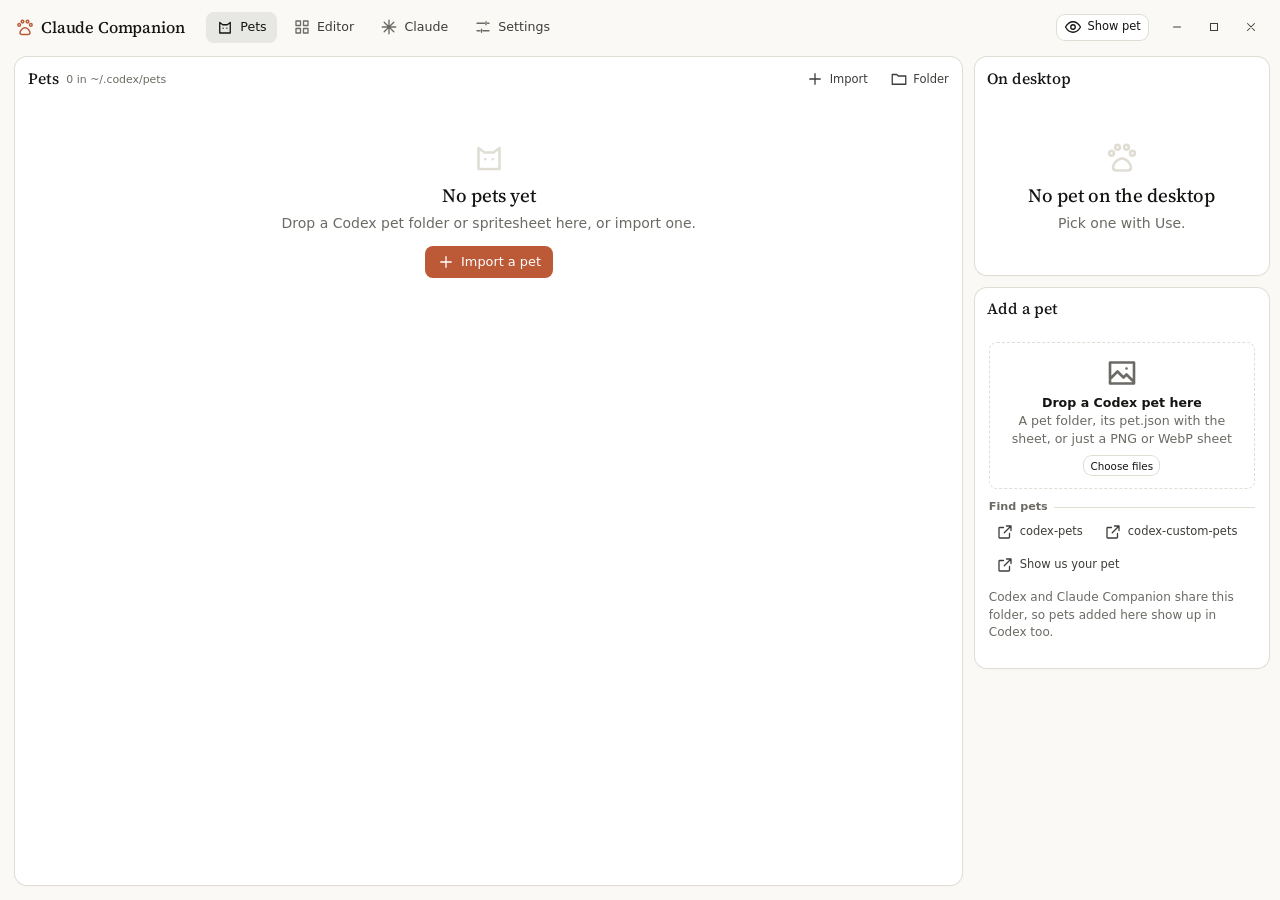
==== ui/index.html @ 27b71c6c "Prepare the first release - Claude and Claude Dark themes, styled like the Claude desktop app, are t" ====
<!doctype html>
<html lang="en">
<head>
  <meta charset="utf-8">
  <meta name="viewport" content="width=device-width, initial-scale=1">
  <title>Claude Companion</title>
  <meta name="color-scheme" content="light dark">
  <link rel="preconnect" href="https://fonts.googleapis.com">
  <link rel="preconnect" href="https://fonts.gstatic.com" crossorigin>
  <link rel="stylesheet" href="https://fonts.googleapis.com/css2?family=Doto:wght@600..900&family=Source+Serif+4:opsz,wght@8..60,400..600&family=Space+Grotesk:wght@400..700&family=Space+Mono:wght@400;700&display=swap">
  <link rel="stylesheet" href="css/pocket.css">
  <link rel="stylesheet" href="css/app.css">
  <link rel="stylesheet" href="css/standard.css">
  <link rel="stylesheet" href="css/claude.css">
</head>
<body>
  <div class="app" id="app">
    <header class="mtop" id="top"></header>
    <main class="view" id="view"></main>
  </div>
  <script src="js/ui.js"></script>
  <script src="js/themes.js"></script>
  <script src="js/sprite.js"></script>
  <script src="js/editor.js"></script>
  <script src="js/app.js"></script>
</body>
</html>
---- ui/css/pocket.css ----
/* Claude Companion — the Pocket design from Collegiapp (its ui/css/pocket.css and lab.js palettes P9 Cream /
   P11 Night), trimmed to what this app uses. Readability first: Space Grotesk in sentence case on solid
   surfaces; the retro lives in LCD inlays (.display), B8 keys, F3 label bands and 9×9 pixel icons.
   Section order: tokens · base · icons · keys · program keys · modules · LCD · chips and fields · overlays. */

:root {
  color-scheme: light;
  --desk-c: #e6e2d8; --bg: #e6e2d8; --bg2: #fbf9f4;
  --surface: #f6f3ec; --surface-2: #ebe7dd; --line: #d3ccbd;
  --text: #1b1915; --text-2: #4a453c; --text-3: #6a645a;
  --accent: #ff5b1f; --on-accent: #1b1915; --acc2: #2f6fde;
  --warn: #9a5b00; --bad: #c8341b; --ok: #2e7d32; --on-bad: #fff;
  --chrome-bg: #2a2722; --chrome-fg: #f6f3ec;
  --disp-bg: #b1bd93; --disp-fg: #1f2a17; --disp-hot: #e9b45a; --disp-bad: #ee8f6e;
  --accent-soft: color-mix(in srgb, var(--accent) 16%, transparent);
  --warn-ink: color-mix(in srgb, var(--warn) 75%, var(--text));
  --radius: 14px; --btn-r: 10px;
  --font-ui: "Space Grotesk", -apple-system, BlinkMacSystemFont, "Segoe UI Variable Text", "Segoe UI", system-ui, sans-serif;
  --font-mono: "Space Mono", ui-monospace, "SF Mono", Menlo, "Cascadia Mono", Consolas, monospace;
  --font-num: "Doto", ui-monospace, "SF Mono", Menlo, "Cascadia Mono", Consolas, monospace;
  --num-scale: .74;
  --m: 0; /* Pocket ships with motion off (M0); every transition scales with it */
  --card-shadow: 0 0 0 1px var(--line), 0 2px 0 var(--line), 0 10px 24px rgba(40, 30, 10, .07);
  --drop: 0 24px 60px rgba(30, 22, 8, .28), 0 0 0 1px var(--line);
  --scrim: rgba(28, 22, 12, .34);
  --check-a: #e9e5dc; --check-b: #f6f3ec;
}
:root[data-scheme="dark"] {
  color-scheme: dark;
  --desk-c: #141311; --bg: #1a1917; --bg2: #2a2926;
  --surface: #262522; --surface-2: #302e2a; --line: #3f3c36;
  --text: #f4efe5; --text-2: #d0c9ba; --text-3: #a39c8d;
  --accent: #ff6a2b; --on-accent: #1b1915; --acc2: #7aa5ff;
  --warn: #f0b54a; --bad: #ff7a5c; --ok: #62c470; --on-bad: #1b1915;
  --chrome-bg: #0f0e0d; --chrome-fg: #ece6da;
  --disp-bg: #45b3a1; --disp-fg: #04211c; --disp-hot: #e2b04f; --disp-bad: #ef8b6c;
  --card-shadow: 0 0 0 1px var(--line), 0 2px 0 #0b0a09, 0 10px 24px rgba(0, 0, 0, .3);
  --drop: 0 24px 60px rgba(0, 0, 0, .55), 0 0 0 1px var(--line);
  --scrim: rgba(0, 0, 0, .5);
  --check-a: #2c2b28; --check-b: #353330;
}

/* ───────────── base ───────────── */
* { box-sizing: border-box; }
html, body { margin: 0; height: 100%; }
body {
  font: 15px/1.45 var(--font-ui); color: var(--text-2); -webkit-font-smoothing: antialiased;
  background: radial-gradient(color-mix(in srgb, var(--text) 12%, transparent) 1px, transparent 1.5px) 0 0 / 16px 16px, var(--bg);
  overflow: hidden;
}
h1, h2, h3 { color: var(--text); margin: 0; letter-spacing: -.01em; }
a { color: var(--acc2); }
.dim { color: var(--text-3); }
.hi { color: var(--text); }
:is(input, select, textarea) {
  font: inherit; font-family: var(--font-ui); color: var(--text); background: var(--bg2); caret-color: var(--accent);
  border: 1px solid var(--line); border-radius: 8px; padding: .4em .6em; min-width: 0;
}
:is(input, select, textarea):focus { outline: 2px solid var(--accent); outline-offset: -1px; }
:is(input, textarea)::placeholder { color: var(--text-3); opacity: 1; }
input[type="number"] { width: 5.5em; font-family: var(--font-mono); font-size: .9em; }
input[type="range"] { accent-color: var(--accent); padding: 0; border: 0; background: none; }
input[type="checkbox"] { accent-color: var(--accent); width: 1.05em; height: 1.05em; margin: 0; }
kbd { font: .78em/1 var(--font-mono); border: 1px solid var(--line); border-bottom-width: 2px; border-radius: 4px; padding: .2em .4em; color: var(--text-3); }
code { font: .92em var(--font-mono); background: var(--surface-2); padding: .05em .35em; border-radius: 4px; overflow-wrap: anywhere; }
* { scrollbar-width: thin; scrollbar-color: var(--line) transparent; }
::-webkit-scrollbar { width: 10px; height: 10px; }
::-webkit-scrollbar-thumb { background: var(--line); border-radius: 9px; border: 2px solid transparent; background-clip: padding-box; }
::-webkit-scrollbar-track { background: transparent; }
:is(.btn, .nv, .chip, .ph, .display, .wk, .mtop) { -webkit-user-select: none; user-select: none; }

/* ───────────── pixel icons: 9×9 bitmaps drawn as crisp rects, in whole 9 px steps ───────────── */
.i { width: 18px; height: 18px; flex: none; fill: currentColor; shape-rendering: crispEdges; vertical-align: -.2em; }
.i.sm { width: 9px; height: 9px; }
.i.big { width: 36px; height: 36px; }

/* ───────────── B8 keys: raised hardware keys that travel 3 px ───────────── */
.btn {
  font: inherit; font-size: .92em; font-weight: 600; line-height: 1.2; color: var(--text);
  border: 0; cursor: pointer; position: relative; white-space: nowrap;
  display: inline-flex; align-items: center; justify-content: center; gap: .5em; border-radius: var(--btn-r);
  padding: .52em .9em .5em; margin-bottom: 3px;
  background: linear-gradient(to bottom, color-mix(in srgb, #fff 14%, var(--surface-2)), var(--surface-2));
  box-shadow: 0 0 0 1px color-mix(in srgb, var(--line) 75%, #000), 0 3px 0 color-mix(in srgb, var(--line) 55%, #000), 0 5px 10px rgba(0, 0, 0, .14);
  transition: transform calc(var(--m) * 80ms);
}
.btn:active { transform: translateY(3px); box-shadow: 0 0 0 1px color-mix(in srgb, var(--line) 75%, #000), 0 0 0 transparent, 0 1px 3px rgba(0, 0, 0, .12); }
.btn:focus-visible { outline: 2px solid var(--accent); outline-offset: 2px; }
.btn[disabled] { opacity: .45; cursor: default; pointer-events: none; }
.btn.primary { color: var(--on-accent); background: linear-gradient(to bottom, color-mix(in srgb, #fff 16%, var(--accent)), var(--accent)); box-shadow: 0 0 0 1px color-mix(in srgb, var(--accent) 62%, #000), 0 3px 0 color-mix(in srgb, var(--accent) 52%, #000), 0 5px 12px rgba(0, 0, 0, .16); }
.btn.dark { color: var(--chrome-fg); background: linear-gradient(to bottom, color-mix(in srgb, #fff 12%, var(--chrome-bg)), var(--chrome-bg)); box-shadow: 0 0 0 1px #000, 0 3px 0 #000, 0 5px 12px rgba(0, 0, 0, .2); }
.btn.dark .i { color: var(--accent); }
.btn.ghost { background: transparent; box-shadow: none; margin-bottom: 0; color: var(--text-2); }
.btn.ghost:active { transform: none; background: color-mix(in srgb, var(--text) 8%, transparent); }
.btn.sm { font-size: .82em; padding: .32em .62em; }
.btn.lg { font-size: 1em; padding: .72em 1.1em .7em; }
.btn.icon { padding: .45em; }
.btn.on { background: var(--chrome-bg); color: var(--chrome-fg); box-shadow: 0 0 0 1px #000, 0 1px 0 #000; transform: translateY(2px); }
.btn.on .i { color: var(--accent); }
@media (hover: hover) { .btn.ghost:hover { background: color-mix(in srgb, var(--text) 6%, transparent); } }

/* ───────────── top bar and window keys (the top bar is the title bar on Windows and Linux) ───────────── */
.mtop { display: flex; align-items: center; gap: .7em; min-height: 2.8em; white-space: nowrap; cursor: default; }
html[data-frame="mac"] .mtop { padding-left: 66px; }
.brandmark { display: flex; align-items: center; gap: .55em; font-weight: 700; font-size: 1.02em; color: var(--text); letter-spacing: -.01em; margin-right: .3em; }
.logo {
  width: 1.8em; height: 1.8em; flex: none; border-radius: 6px; display: grid; place-items: center;
  background: var(--chrome-bg); color: var(--accent); box-shadow: 0 0 0 1px #000, 0 2px 0 #000;
}
.logo .i { width: 18px; height: 18px; }
.winkeys {
  display: flex; gap: .3em; flex: none; padding: .24em; margin-left: .15em; border-radius: 10px;
  background: color-mix(in srgb, var(--text) 7%, var(--bg)); box-shadow: inset 0 1px 2px rgba(0, 0, 0, .2), inset 0 0 0 1px var(--line);
}
html[data-frame="mac"] .winkeys { display: none; }
.wk {
  all: unset; box-sizing: border-box; width: 2.15em; height: 1.85em; margin-bottom: 2px; display: grid; place-items: center; border-radius: 7px;
  color: var(--text-2); cursor: default;
  background: linear-gradient(to bottom, color-mix(in srgb, #fff 14%, var(--surface-2)), var(--surface-2));
  box-shadow: 0 0 0 1px color-mix(in srgb, var(--line) 75%, #000), 0 2px 0 color-mix(in srgb, var(--line) 55%, #000);
}
.wk .i { width: 9px; height: 9px; }
.wk:active { transform: translateY(2px); box-shadow: 0 0 0 1px color-mix(in srgb, var(--line) 75%, #000); }
.wk:focus-visible { outline: 2px solid var(--accent); outline-offset: 2px; }
.wk-x:active { background: var(--bad); color: var(--on-bad); }

/* ───────────── program keys: each view is a key; the pressed one is graphite with an orange icon ───────────── */
.nkeys { display: flex; gap: .45em; flex-wrap: wrap; }
.nv {
  all: unset; box-sizing: border-box; cursor: pointer; flex: none; display: inline-flex; align-items: center; gap: .5em;
  padding: .5em .78em; border-radius: 9px; font-size: .9em; font-weight: 600; white-space: nowrap; color: var(--text-2);
  background: var(--surface); box-shadow: 0 0 0 1px var(--line), 0 2px 0 var(--line);
}
.nv:focus-visible { outline: 2px solid var(--accent); outline-offset: 2px; }
.nv:active { transform: translateY(2px); box-shadow: 0 0 0 1px var(--line); }
.nv .i { color: var(--text-3); }
.nv.on { background: var(--chrome-bg); color: var(--chrome-fg); box-shadow: 0 0 0 1px #000, 0 2px 0 #000; }
:root[data-scheme="dark"] .nv.on { box-shadow: 0 0 0 1px color-mix(in srgb, var(--accent) 70%, #000), 0 2px 0 #000; }
.nv.on .i { color: var(--accent); }
.nv .ct { font: 700 .78em/1 var(--font-mono); padding: .26em .45em; border-radius: 5px; background: var(--surface-2); color: var(--text-2); }
.nv.on .ct { background: var(--accent); color: var(--on-accent); }

/* ───────────── F3 modules: a card with a printed graphite label band ───────────── */
.panel { position: relative; display: flex; flex-direction: column; min-height: 0; min-width: 0; background: var(--surface); border-radius: var(--radius); box-shadow: var(--card-shadow); overflow: hidden; }
.ph {
  display: flex; align-items: center; gap: .55em; flex: none; white-space: nowrap;
  background: var(--chrome-bg); color: var(--chrome-fg); min-height: 2.55em; padding: .3em .45em .3em .9em;
  box-shadow: inset 0 -1px 0 rgba(0, 0, 0, .25);
}
.ph .pt { display: inline-flex; align-items: center; gap: .6em; min-width: 0; overflow: hidden; text-overflow: ellipsis; font-size: .78em; font-weight: 700; text-transform: uppercase; letter-spacing: .11em; }
.ph .pt .i { color: var(--accent); }
.ph .cnt { font: .78em var(--font-mono); opacity: .78; min-width: 0; overflow: hidden; text-overflow: ellipsis; }
.ph .sp { flex: 1; }
.ph .btn.ghost { color: inherit; }
@media (hover: hover) { .ph .btn.ghost:hover { background: rgba(255, 255, 255, .1); } }
.ph .grille { flex: none; width: 1.5em; height: .62em; margin: 0 .35em 0 .2em; opacity: .3; background: repeating-linear-gradient(90deg, currentColor 0 2px, transparent 2px 5px); }
.ph.hot { background: var(--accent); color: var(--on-accent); }
.ph.hot .pt .i { color: inherit; }
.pb { flex: 1; min-height: 0; overflow: auto; padding: .85em 1em 1em; }

/* ───────────── LCD inlays: numbers and short labels only ───────────── */
.display {
  position: relative; display: flex; flex-direction: column; justify-content: center; gap: .2em; padding: .75em .95em .8em; min-width: 0;
  background: linear-gradient(170deg, color-mix(in srgb, #fff 18%, var(--disp-bg)), var(--disp-bg) 60%); color: var(--disp-fg);
  border-radius: 6px; overflow: hidden; isolation: isolate;
  box-shadow: inset 0 2px 5px rgba(0, 0, 0, .28), inset 0 0 0 1px rgba(0, 0, 0, .3), 0 0 0 4px var(--chrome-bg), 0 0 0 5px #000;
}
.display::after {
  content: ""; position: absolute; inset: 0; border-radius: inherit; pointer-events: none;
  background: repeating-linear-gradient(90deg, rgba(0, 0, 0, .045) 0 1px, transparent 1px 3px), repeating-linear-gradient(0deg, rgba(0, 0, 0, .045) 0 1px, transparent 1px 3px);
}
.display .d-lbl { font: 700 .74em/1.2 var(--font-mono); text-transform: uppercase; letter-spacing: .08em; color: color-mix(in srgb, var(--disp-fg) 74%, var(--disp-bg)); }
.display .d-num { font-family: var(--font-num); font-weight: 800; font-size: calc(2.7em * var(--num-scale)); line-height: 1; white-space: nowrap; color: var(--disp-fg); text-shadow: 2px 2px 0 rgba(0, 0, 0, .12); font-variant-numeric: tabular-nums; }
.display .d-sub { font: .84em/1.3 var(--font-ui); color: color-mix(in srgb, var(--disp-fg) 82%, var(--disp-bg)); white-space: nowrap; overflow: hidden; text-overflow: ellipsis; }
.display .d-bar { height: 4px; border-radius: 2px; background: rgba(0, 0, 0, .12); margin-top: .5em; overflow: hidden; }
.display .d-bar i { display: block; height: 100%; background: var(--disp-fg); }
/* Cream and Night ink their hot and bad LCDs a little warmer; other themes draw disp-fg there (themes.js --disp-ink) */
.display.hot { --disp-bg: var(--disp-hot); --disp-fg: var(--disp-ink, #2a1a00); }
.display.bad { --disp-bg: var(--disp-bad); --disp-fg: var(--disp-ink, #2b0b02); }

/* ───────────── chips, segments, fields ───────────── */
.chip {
  font: inherit; font-size: .84em; cursor: pointer; display: inline-flex; align-items: center; gap: .38em; white-space: nowrap;
  padding: .26em .75em; border-radius: 99px; border: 1px solid var(--line); background: var(--surface); color: var(--text-2);
}
.chip.on { background: var(--accent-soft); border-color: color-mix(in srgb, var(--accent) 55%, transparent); color: var(--text); }
.chip:focus-visible { outline: 2px solid var(--accent); outline-offset: 1px; }
.chip[disabled] { opacity: .45; cursor: default; }
.seg { display: inline-flex; flex-wrap: wrap; width: fit-content; max-width: 100%; background: var(--surface-2); border-radius: 8px; padding: 2px; box-shadow: inset 0 0 0 1px var(--line); }
.seg .chip { border: 0; border-radius: 6px; background: transparent; padding: .3em .68em; }
.seg .chip.on { background: var(--surface); color: var(--text); box-shadow: 0 1px 2px rgba(0, 0, 0, .2), 0 0 0 1px var(--line); }
.tag { display: inline-flex; align-items: center; gap: .35em; font: 700 .72em/1 var(--font-mono); text-transform: uppercase; letter-spacing: .06em; padding: .3em .5em; border-radius: 5px; background: var(--surface-2); color: var(--text-2); white-space: nowrap; }
.tag.ok { background: color-mix(in srgb, var(--ok) 16%, transparent); color: color-mix(in srgb, var(--ok) 70%, var(--text)); }
.tag.warn { background: color-mix(in srgb, var(--warn) 16%, transparent); color: var(--warn-ink); }
.tag.bad { background: color-mix(in srgb, var(--bad) 14%, transparent); color: color-mix(in srgb, var(--bad) 75%, var(--text)); }
.tag.acc { background: var(--accent-soft); color: var(--text); }
.grp { display: flex; align-items: center; gap: .6em; padding: .9em 0 .4em; font-size: .8em; font-weight: 600; color: var(--text-3); }
.grp::after { content: ""; flex: 1; border-bottom: 1px solid var(--line); }
.fgrid { display: grid; grid-template-columns: 7.5em minmax(0, 1fr); gap: .55em .8em; align-items: center; }
.fgrid > label { font-size: .86em; color: var(--text-3); }
.actions { display: flex; flex-wrap: wrap; gap: .5em; align-items: center; }
.note { font-size: .86em; color: var(--text-3); }
.m-empty { display: flex; flex-direction: column; align-items: center; text-align: center; gap: .35em; padding: 2em .8em; color: var(--text-3); }
.m-empty .i.big { color: var(--line); margin-bottom: .3em; }
.m-empty b { color: var(--text); font-size: 1.05em; }
.m-empty .actions { margin-top: .6em; justify-content: center; }

/* ───────────── overlays: toasts and dialogs ───────────── */
.toasts { position: fixed; right: 1.1em; bottom: 1.1em; display: flex; flex-direction: column; gap: .5em; z-index: 50; pointer-events: none; }
.toast {
  pointer-events: auto; display: flex; align-items: center; gap: .8em; max-width: 26em; padding: .65em .7em .65em 1em; border-radius: 10px;
  background: var(--chrome-bg); color: var(--chrome-fg); box-shadow: var(--drop); font-size: .9em;
}
.toast.bad { box-shadow: var(--drop), inset 3px 0 0 var(--bad); }
.toast .btn { flex: none; }
.ov { position: fixed; inset: 0; z-index: 40; display: grid; place-items: center; background: var(--scrim); -webkit-backdrop-filter: blur(3px); backdrop-filter: blur(3px); }
.dialog { width: min(30em, calc(100vw - 2em)); max-height: calc(100vh - 3em); box-shadow: var(--drop); }
.dialog .pb { display: flex; flex-direction: column; gap: .8em; }
---- ui/css/app.css ----
/* Claude Companion main window: layout and the parts specific to this app (pet cards, the spritesheet editor,
   the Claude setup rows). Components come from pocket.css; sizes follow the window via container queries. */

.app {
  height: 100%; display: grid; grid-template-columns: minmax(0, 1fr); grid-template-rows: auto minmax(0, 1fr); gap: .75em;
  padding: .55em .8em 1.1em 1.1em; container: app / inline-size;
}
/* the top bar never widens the page: labels drop as the window narrows, and the program keys clip last */
.mtop { min-width: 0; }
.mtop .nkeys { flex-wrap: nowrap; min-width: 0; overflow: hidden; padding: 2px 2px 4px; margin: -2px 0 -4px .4em; }
@container app (max-width: 1040px) { .mtop .brandmark .nm { display: none; } }
@container app (max-width: 900px) { .mtop .nv .lb, .mtop .tg .lb { display: none; } }
@container app (max-width: 640px) { .mtop .display.live { display: none; } }
.mtop .crumb { display: flex; flex-direction: column; min-width: 0; line-height: 1.25; }
.mtop .crumb .v { font-size: 1.1em; font-weight: 700; color: var(--text); }
.mtop .crumb .ctx { font-size: .8em; color: var(--text-3); overflow: hidden; text-overflow: ellipsis; }
.mtop .sp { flex: 1; }
.mtop .display.live { flex: none; flex-direction: row; align-items: baseline; gap: .55em; padding: .32em .7em .3em; }
.mtop .display.live .d-num { font-size: calc(1.5em * var(--num-scale)); }
.mtop .display.live .d-lbl { font-size: .66em; }
/* Wide: two columns that each scroll on their own. Narrow (900 px and under): one column, and the whole view
   scrolls. The 2 px padding with a matching negative margin keeps the cards' edge shadows inside a scrolling column. */
.view { min-height: 0; min-width: 0; display: grid; grid-template-columns: minmax(0, 1fr); grid-template-rows: minmax(0, 1fr); }
.view > * { min-height: 0; min-width: 0; }
.cols { display: grid; gap: .9em; min-height: 0; grid-template-columns: minmax(0, 1fr) 21em; grid-template-rows: minmax(0, 1fr); }
.cols > .panel { min-height: 0; }
.stackcol { display: flex; flex-direction: column; gap: .9em; min-height: 0; overflow: auto; padding: 2px 2px 4px; margin: -2px; }
.stackcol > .panel { flex: none; }
@container app (max-width: 900px) {
  .cols { grid-template-columns: minmax(0, 1fr); grid-template-rows: none; grid-auto-rows: max-content; overflow: auto; padding: 2px 2px 4px; margin: -2px; }
  .cols .pb { overflow: visible; }
  .stackcol { overflow: visible; padding: 0; margin: 0; }
}

/* checkerboard behind transparent sprites */
.checker { background: conic-gradient(var(--check-a) 25%, var(--check-b) 0 50%, var(--check-a) 0 75%, var(--check-b) 0) 0 0 / 16px 16px; }
.stage-well { border-radius: 10px; box-shadow: inset 0 0 0 1px var(--line), inset 0 2px 4px rgba(0, 0, 0, .08); display: grid; place-items: center; overflow: hidden; }

/* ───────── pets ───────── */
.pgrid { display: grid; grid-template-columns: repeat(auto-fill, minmax(15.5em, 1fr)); gap: .8em; }
.pcard {
  display: grid; grid-template-columns: 6.2em minmax(0, 1fr); gap: .3em .85em; padding: .75em; border-radius: 12px;
  background: var(--surface); box-shadow: 0 0 0 1px var(--line), 0 2px 0 var(--line);
}
.pcard.on { box-shadow: 0 0 0 2px var(--accent), 0 2px 0 color-mix(in srgb, var(--accent) 60%, #000); }
.pcard .stage-well { grid-row: 1 / span 3; width: 6.2em; aspect-ratio: 192 / 208; background-color: var(--surface-2); }
.pcard .sprite { width: 100%; height: 100%; image-rendering: pixelated; background-repeat: no-repeat; }
.pcard .nm { font-weight: 700; color: var(--text); overflow: hidden; text-overflow: ellipsis; white-space: nowrap; }
.pcard .ds { font-size: .82em; color: var(--text-3); display: -webkit-box; -webkit-box-orient: vertical; -webkit-line-clamp: 2; overflow: hidden; min-height: 2.5em; }
.pcard .tags { display: flex; flex-wrap: wrap; gap: .3em; }
.pcard .actions { grid-column: 1 / -1; margin-top: .35em; }
.dropzone { border: 2px dashed var(--line); border-radius: 12px; padding: 1em; text-align: center; color: var(--text-3); font-size: .9em; }
.dropping .dropzone { border-color: var(--accent); background: var(--accent-soft); color: var(--text); }

.big-stage { width: 100%; aspect-ratio: 1 / 1; max-height: 15em; background: var(--surface-2); }
.big-stage .sprite { height: 88%; aspect-ratio: 192 / 208; image-rendering: pixelated; background-repeat: no-repeat; filter: drop-shadow(0 4px 3px rgba(0, 0, 0, .3)); }
/* Smooth edges (on unless the setting is off): the cards and previews show the pet as the desktop does */
body.smooth .pcard .sprite, body.smooth .big-stage .sprite, body.smooth .pv-stage canvas { image-rendering: auto; }
.statechips { display: flex; flex-wrap: wrap; gap: .35em; }

/* ───────── editor ───────── */
.ed { display: grid; gap: .9em; min-height: 0; grid-template-columns: minmax(0, 1fr) 22em; grid-template-rows: minmax(0, 1fr); }
@container app (max-width: 1000px) {
  .ed { grid-template-columns: minmax(0, 1fr); grid-template-rows: none; grid-auto-rows: max-content; overflow: auto; padding: 2px 2px 4px; margin: -2px; }
  .ed .sheet .pb { max-height: 70vh; }
  .ed .side { overflow: visible; padding: 0; margin: 0; }
}
.ed .sheet .pb { padding: .6em .8em .9em; }
.ed .tbar { display: flex; flex-wrap: wrap; align-items: center; gap: .4em; padding: .55em .8em; border-bottom: 1px solid var(--line); }
.ed .tbar .sp { flex: 1; }
.ed .tbar .sep { width: 1px; align-self: stretch; margin: .2em .2em; background: var(--line); }
.ed .meta { display: grid; grid-template-columns: minmax(0, 1fr) minmax(0, 2fr); gap: .5em; padding: .6em .8em; border-bottom: 1px solid var(--line); }
.ed .meta input { width: 100%; }

.ed { --cw: 5em; }
.ed .banner { display: flex; align-items: center; gap: .55em; padding: .5em .8em; border-bottom: 1px solid var(--line); font-size: .86em; color: var(--warn-ink); background: color-mix(in srgb, var(--warn) 8%, transparent); }
.ed .sheet .pb { -webkit-user-select: none; user-select: none; }
.srow { display: grid; grid-template-columns: 9.6em repeat(8, var(--cw)); gap: .35em; align-items: center; padding: .3em 0; border-bottom: 1px dashed color-mix(in srgb, var(--line) 70%, transparent); }
.srow:last-child { border-bottom: 0; }
.srow.cur .rh .rl { color: var(--accent); }
.rh { display: flex; flex-direction: column; gap: .15em; min-width: 0; padding-right: .3em; cursor: pointer; }
.rh .rl { font-weight: 700; color: var(--text); font-size: .9em; white-space: nowrap; overflow: hidden; text-overflow: ellipsis; }
.rh .rm { font: .72em/1.35 var(--font-mono); color: var(--text-3); white-space: nowrap; overflow: hidden; text-overflow: ellipsis; }
.rh .rm b { color: var(--text-2); font-weight: 700; }
.rh .rm .warn { color: var(--warn-ink); }
.cell {
  position: relative; width: var(--cw); aspect-ratio: 192 / 208; border-radius: 6px; overflow: hidden; cursor: grab;
  box-shadow: inset 0 0 0 1px var(--line); touch-action: none;
}
/* thumbnails are smaller than the frame, so they're smoothed; the preview follows the pet's Smooth edges and the
   frame view stays pixelated for editing */
.cell canvas { width: 100%; height: 100%; display: block; pointer-events: none; }
.cell .n { position: absolute; left: 3px; top: 2px; font: 700 .62em/1 var(--font-mono); color: var(--text-3); pointer-events: none; }
.cell .ms { position: absolute; right: 3px; bottom: 2px; font: .6em/1 var(--font-mono); color: var(--text-3); background: color-mix(in srgb, var(--surface) 80%, transparent); padding: 1px 2px; border-radius: 3px; pointer-events: none; }
.cell.unused { opacity: .38; }
.cell.unused::after { content: ""; position: absolute; inset: 0; background: repeating-linear-gradient(135deg, transparent 0 6px, color-mix(in srgb, var(--text) 10%, transparent) 6px 7px); pointer-events: none; }
.cell.missing { box-shadow: inset 0 0 0 1.5px var(--warn); }
.cell.sel { box-shadow: inset 0 0 0 2px var(--accent), 0 0 0 2px var(--accent-soft); }
.cell.multi { box-shadow: inset 0 0 0 2px color-mix(in srgb, var(--accent) 60%, transparent); }
.cell.drop-before::before, .cell.drop-after::before { content: ""; position: absolute; top: 4%; bottom: 4%; width: 4px; border-radius: 2px; background: var(--accent); z-index: 2; }
.cell.drop-before::before { left: 0; }
.cell.drop-after::before { right: 0; }
.cell.drop-swap { box-shadow: inset 0 0 0 3px var(--acc2); }
.cell.drop-copy { box-shadow: inset 0 0 0 3px var(--ok); }
.cell.playing { box-shadow: inset 0 0 0 2px var(--acc2); }
.fghost { position: fixed; z-index: 60; pointer-events: none; width: 5em; aspect-ratio: 192 / 208; border-radius: 6px; opacity: .85; box-shadow: var(--drop); transform: translate(-50%, -50%) rotate(-3deg); }
.fghost canvas { width: 100%; height: 100%; image-rendering: pixelated; }
.fghost .gl { position: absolute; left: 50%; top: 100%; transform: translateX(-50%); margin-top: .3em; font: 700 .7em/1 var(--font-mono); background: var(--chrome-bg); color: var(--chrome-fg); padding: .3em .45em; border-radius: 5px; white-space: nowrap; }

.ed .side { display: flex; flex-direction: column; gap: .9em; min-height: 0; overflow: auto; padding: 2px 2px 4px; margin: -2px; }
.ed .side > .panel { flex: none; }
.pv-stage { position: relative; width: 100%; aspect-ratio: 4 / 3; background-color: var(--surface-2); }
.pv-stage canvas { height: 86%; aspect-ratio: 192 / 208; image-rendering: pixelated; filter: drop-shadow(0 4px 3px rgba(0, 0, 0, .3)); transform-origin: 50% 92%; transition: rotate .2s ease-out; }
.pv-stage .fr { position: absolute; left: .5em; bottom: .45em; font: .7em/1 var(--font-mono); color: var(--text-3); }
.pv-bar { display: flex; align-items: center; gap: .35em; flex-wrap: wrap; }
.fv-stage { width: 100%; aspect-ratio: 192 / 208; max-height: 18em; margin: 0 auto; }
.fv-stage canvas { width: 100%; height: 100%; image-rendering: pixelated; }
.nudge { display: grid; grid-template-columns: repeat(3, 2.2em); grid-template-rows: repeat(2, 2em); gap: .25em; }
.nudge .btn { padding: 0; margin: 0; }
.nudge .u { grid-column: 2; grid-row: 1; } .nudge .l { grid-column: 1; grid-row: 2; } .nudge .d { grid-column: 2; grid-row: 2; } .nudge .r { grid-column: 3; grid-row: 2; }
.ftools { display: flex; gap: .8em; align-items: flex-start; flex-wrap: wrap; }
.ftools .fv-stage { width: 7.5em; flex: none; margin: 0; }
.ftools .fcol { flex: 1; min-width: 9em; display: flex; flex-direction: column; gap: .55em; }
.ftools .actions { gap: .35em; }
.timing { display: grid; grid-template-columns: 1fr auto; gap: .4em .6em; align-items: center; font-size: .9em; margin-top: .7em; }
.timing label { color: var(--text-3); }
.timing label.cur { color: var(--accent); font-weight: 600; }
.timing input.cur { outline: 2px solid var(--accent); outline-offset: -1px; }
.rowtools { display: flex; flex-wrap: wrap; gap: .35em; margin-top: .7em; }
.stepper { display: inline-flex; align-items: center; gap: .3em; }
.stepper b { min-width: 1.6em; text-align: center; font-family: var(--font-mono); color: var(--text); }
.kbdhelp { font-size: .8em; color: var(--text-3); display: grid; grid-template-columns: auto 1fr; gap: .25em .7em; }
.kbdhelp kbd { justify-self: start; }

/* ───────── claude ───────── */
.setup { display: flex; flex-direction: column; }
.srow2 { display: grid; grid-template-columns: 2.4em minmax(0, 1fr) auto; gap: .2em .9em; align-items: center; padding: .9em 0; border-bottom: 1px solid var(--line); }
.srow2:last-child { border-bottom: 0; }
.srow2 > .i { color: var(--accent); justify-self: center; }
.srow2 .st { display: flex; flex-direction: column; gap: .2em; min-width: 0; }
.srow2 .st b { color: var(--text); display: flex; align-items: center; gap: .55em; flex-wrap: wrap; }
.srow2 .st span { font-size: .88em; }
.srow2 pre { grid-column: 2 / -1; margin: .4em 0 0; padding: .7em .8em; border-radius: 8px; background: var(--bg2); box-shadow: inset 0 0 0 1px var(--line); font: .78em/1.5 var(--font-mono); white-space: pre-wrap; color: var(--text-2); max-height: 16em; overflow: auto; -webkit-user-select: text; user-select: text; }
.sess { display: grid; grid-template-columns: auto minmax(0, 1fr) auto; gap: .2em .8em; align-items: center; padding: .7em .2em; border-bottom: 1px solid var(--line); }
.sess:last-child { border-bottom: 0; }
.sess.done .t { color: var(--text-2); }
.sess.done .display { --disp-bg: color-mix(in srgb, var(--ok) 30%, var(--disp-bg)); }
/* the text opens the chat in Claude, like a pill on the pet */
.sess .so { all: unset; box-sizing: border-box; display: flex; flex-direction: column; min-width: 0; cursor: pointer; border-radius: 6px; }
.sess .so:focus-visible { outline: 2px solid var(--accent); outline-offset: 2px; }
@media (hover: hover) { .sess .so:hover .t { color: var(--accent); } }
.sess .t { font-weight: 700; color: var(--text); overflow: hidden; text-overflow: ellipsis; white-space: nowrap; }
.sess .s { font-size: .86em; color: var(--text-2); overflow: hidden; text-overflow: ellipsis; white-space: nowrap; }
.sess .w { font: .74em var(--font-mono); color: var(--text-3); overflow: hidden; text-overflow: ellipsis; white-space: nowrap; }
.sess .display { padding: .3em .55em; min-width: 4.4em; align-items: center; }
.sess .display .d-num { font-size: calc(1.5em * var(--num-scale)); }
.sess .display .d-bar { width: 100%; margin-top: .3em; height: 3px; }

.cols.claude { grid-template-columns: minmax(0, 1.2fr) minmax(0, 1fr); }
@container app (max-width: 900px) { .cols.claude { grid-template-columns: minmax(0, 1fr); } }

/* ───────── settings ───────── */
.cols.settings { grid-template-columns: minmax(0, 1fr) minmax(0, 1fr); grid-template-rows: none; grid-auto-rows: max-content; align-items: start; overflow: auto; padding: 2px 2px 4px; margin: -2px; }
.cols.settings .pb { overflow: visible; }
@container app (max-width: 900px) { .cols.settings { grid-template-columns: minmax(0, 1fr); } }
.settings .fgrid { grid-template-columns: 7.5em minmax(0, 1fr); gap: .9em 1em; }
.settings .fgrid > label { align-self: start; padding-top: .3em; }
.chks { display: flex; flex-direction: column; gap: .45em; }
.size { display: flex; align-items: center; gap: .7em; }
.size input { flex: 1; min-width: 0; max-width: 16em; }
.size .val { min-width: 3.2em; font: .86em var(--font-mono); color: var(--text-2); }
.check { display: inline-flex; align-items: center; gap: .55em; cursor: pointer; color: var(--text-2); font-size: .92em; }
.path { font: .8em var(--font-mono); color: var(--text-3); overflow-wrap: anywhere; -webkit-user-select: text; user-select: text; }

/* ───────── themes (Settings: themes.js) ───────── */
.cols.settings > .themes { grid-column: 1 / -1; }
/* switching at night comes first; on, the Day and Night slots (tabs) pick which one the grid fills */
.tnight { display: flex; flex-wrap: wrap; align-items: center; gap: .5em 1em; }
.tnight .tq { font-weight: 700; color: var(--text); }
.tnight + .note { margin: .5em 0 0; }
.tslots { display: grid; grid-template-columns: repeat(2, minmax(0, 1fr)); gap: .8em; max-width: 38em; margin-top: .8em; }
.tslot {
  all: unset; box-sizing: border-box; display: grid; grid-template-columns: 6.5em minmax(0, 1fr); grid-template-rows: 1fr 1fr; gap: .25em .75em; min-width: 0;
  padding: .55em .65em; border-radius: 12px; background: var(--surface); box-shadow: 0 0 0 1px var(--line), 0 2px 0 var(--line); cursor: pointer;
}
.tslot.on { box-shadow: 0 0 0 2px var(--accent), 0 2px 0 color-mix(in srgb, var(--accent) 60%, #000); }
.tslot:focus-visible { outline: 2px solid var(--accent); outline-offset: 3px; }
.tslot .tsw { grid-row: 1 / span 2; align-self: center; }
.tslot .tsk { display: flex; align-items: center; gap: .45em; min-width: 0; align-self: end; font: 700 .74em/1 var(--font-mono); text-transform: uppercase; letter-spacing: .08em; color: var(--text-3); }
.tslot.on .tsk { color: var(--text-2); }
.tslot.on .tsk .i { color: var(--accent); }
.tslot .tsk .tag { font-size: 1em; }
.tslot .tn { align-self: start; font-weight: 700; color: var(--text); overflow: hidden; text-overflow: ellipsis; white-space: nowrap; }
@media (hover: hover) { .tslot:not(.on):hover .tn { color: var(--accent); } }
.tslot.flash .tsw { animation: tslot-in .32s cubic-bezier(.2, .9, .3, 1.25); }
@keyframes tslot-in { from { opacity: .2; transform: scale(.85); } }
@media (prefers-reduced-motion: reduce) { .tslot.flash .tsw { animation: none; } }
.grp + .tgrid { margin-top: .3em; }
.tgrid { display: grid; grid-template-columns: repeat(auto-fill, minmax(13.5em, 1fr)); gap: .8em; margin: .7em 0 .5em; }
.tcard { display: flex; flex-direction: column; gap: .4em; min-width: 0; padding: .6em; border-radius: 12px; background: var(--surface); box-shadow: 0 0 0 1px var(--line), 0 2px 0 var(--line); }
.tcard.on { box-shadow: 0 0 0 2px var(--accent), 0 2px 0 color-mix(in srgb, var(--accent) 60%, #000); }
.tpick { all: unset; box-sizing: border-box; display: flex; flex-direction: column; gap: .45em; min-width: 0; cursor: pointer; border-radius: 6px; }
.tpick:focus-visible { outline: 2px solid var(--accent); outline-offset: 2px; }
.tpick[disabled] { cursor: default; }
@media (hover: hover) { .tpick:not([disabled]):hover .tn { color: var(--accent); } }
.tsw { display: block; width: 100%; height: auto; border-radius: 6px; box-shadow: 0 0 0 1px var(--line); }
.tcard .tn { font-weight: 700; color: var(--text); overflow: hidden; text-overflow: ellipsis; white-space: nowrap; }
.tnr { display: flex; align-items: center; gap: .45em; min-width: 0; }
.tnr .tmark { flex: none; display: inline-flex; color: var(--text-3); }
.tcard .tags { display: flex; flex-wrap: wrap; gap: .3em; }
.tcard .ds { font-size: .82em; color: var(--text-3); }
.tcard .actions { margin-top: auto; gap: .3em; }
.tmake { display: grid; grid-template-columns: minmax(0, 1fr) minmax(0, 1fr); gap: 0 1.4em; margin-top: .4em; }
@container app (max-width: 900px) { .tmake { grid-template-columns: minmax(0, 1fr); } }
.tmake > div { display: flex; flex-direction: column; gap: .55em; min-width: 0; }
.tmake .note { margin: 0; }
.tmake textarea { width: 100%; resize: vertical; font: .8em/1.45 var(--font-mono); }
.tread { display: grid; grid-template-columns: 13.5em minmax(0, 1fr); gap: .8em; align-items: start; }
@container app (max-width: 640px) { .tread { grid-template-columns: minmax(0, 1fr); } }
.note.bad { color: color-mix(in srgb, var(--bad) 75%, var(--text)); }
---- ui/css/standard.css ----
/* Claude Companion — the Standard look (html[data-look="standard"], set by themes.js): a plain modern UI on the same
   tokens as Pocket. Flat surfaces with one hairline each, 6–8 px radii, system fonts, plain tabular numbers, line
   icons (ui.js LINE) and sentence case throughout; no gradients, glow, blur, key lips or colour stripes. It only
   overrides pocket.css and app.css, so it loads after both. */

:root[data-look="standard"] {
  --font-ui: system-ui, -apple-system, BlinkMacSystemFont, "Segoe UI Variable Text", "Segoe UI", Roboto, "Helvetica Neue", sans-serif;
  --font-mono: ui-monospace, "SF Mono", "Cascadia Mono", Menlo, Consolas, monospace;
  --font-num: system-ui, -apple-system, BlinkMacSystemFont, "Segoe UI Variable Display", "Segoe UI", Roboto, sans-serif;
  --num-scale: .8;
  --radius: 8px; --btn-r: 6px;
  --card-shadow: 0 0 0 1px var(--line);
  --drop: 0 10px 30px rgba(0, 0, 0, .14), 0 0 0 1px var(--line);
  --scrim: rgba(0, 0, 0, .28);
}
:root[data-look="standard"][data-scheme="dark"] { --drop: 0 10px 30px rgba(0, 0, 0, .5), 0 0 0 1px var(--line); --scrim: rgba(0, 0, 0, .5); }
[data-look="standard"] body { background: var(--bg); font-size: 14px; }
[data-look="standard"] :is(input, select, textarea) { border-radius: 6px; }
[data-look="standard"] kbd { border-bottom-width: 1px; }

/* line icons: 24 px strokes in the same boxes as the pixel icons */
.i.line { fill: none; stroke: currentColor; stroke-width: 1.75; stroke-linecap: round; stroke-linejoin: round; shape-rendering: auto; }
.i.line.sm { width: 12px; height: 12px; }

/* keys: flat, one hairline, no travel */
[data-look="standard"] .btn { background: var(--surface); box-shadow: 0 0 0 1px var(--line); margin-bottom: 0; font-weight: 500; transition: none; }
[data-look="standard"] .btn:active { transform: none; background: var(--surface-2); box-shadow: 0 0 0 1px var(--line); }
[data-look="standard"] .btn.primary { background: var(--accent); color: var(--on-accent); box-shadow: none; }
[data-look="standard"] .btn.primary:active { background: color-mix(in srgb, var(--accent) 86%, #000); }
[data-look="standard"] .btn.dark { background: var(--chrome-bg); color: var(--chrome-fg); box-shadow: none; }
[data-look="standard"] .btn.dark .i { color: inherit; }
[data-look="standard"] .btn.ghost { background: transparent; box-shadow: none; }
[data-look="standard"] .btn.on { background: var(--accent-soft); color: var(--text); transform: none; box-shadow: inset 0 0 0 1px color-mix(in srgb, var(--accent) 50%, transparent); }
[data-look="standard"] .btn.on .i { color: var(--accent); }
@media (hover: hover) {
  [data-look="standard"] .btn:hover { background: var(--surface-2); }
  [data-look="standard"] .btn.primary:hover { background: color-mix(in srgb, var(--accent) 90%, #000); }
  [data-look="standard"] .btn.dark:hover { background: color-mix(in srgb, var(--chrome-bg) 88%, #fff); }
  [data-look="standard"] .btn.ghost:hover, [data-look="standard"] .ph .btn.ghost:hover { background: color-mix(in srgb, var(--text) 6%, transparent); }
}

/* top bar: the logo is the one accent key; window keys and program keys are plain tabs */
[data-look="standard"] .logo { background: var(--accent); color: var(--on-accent); box-shadow: none; }
[data-look="standard"] .winkeys { background: none; box-shadow: none; padding: 0; gap: 2px; }
[data-look="standard"] .wk { width: 2.5em; height: 2em; margin-bottom: 0; border-radius: 6px; background: transparent; box-shadow: none; }
[data-look="standard"] .wk .i { width: 14px; height: 14px; }
[data-look="standard"] .wk:active { transform: none; background: var(--surface-2); box-shadow: none; }
[data-look="standard"] .wk-x:active { background: var(--bad); color: var(--on-bad); }
[data-look="standard"] .nv { background: transparent; box-shadow: none; border-radius: 6px; font-weight: 500; }
[data-look="standard"] .nv:active { transform: none; box-shadow: none; }
[data-look="standard"] .nv.on { background: var(--surface); color: var(--text); box-shadow: 0 0 0 1px var(--line); }
@media (hover: hover) {
  [data-look="standard"] .wk:hover, [data-look="standard"] .nv:not(.on):hover { background: color-mix(in srgb, var(--text) 7%, transparent); }
  [data-look="standard"] .wk-x:hover { background: var(--bad); color: var(--on-bad); }
}

/* cards: a hairline and a plain heading row instead of the graphite label band */
[data-look="standard"] .ph { background: transparent; color: var(--text); box-shadow: inset 0 -1px 0 var(--line); min-height: 2.75em; }
[data-look="standard"] .ph .pt { font-size: .95em; font-weight: 600; text-transform: none; letter-spacing: 0; }
[data-look="standard"] .ph .pt .i { color: var(--text-3); }
[data-look="standard"] .ph .cnt { font-family: var(--font-ui); color: var(--text-3); opacity: 1; }
[data-look="standard"] .ph .btn.ghost { color: var(--text-2); }
[data-look="standard"] .ph .grille { display: none; }
[data-look="standard"] .ph.hot { background: transparent; color: var(--text); }
[data-look="standard"] .ph.hot .pt .i { color: var(--accent); }

/* LCDs become plain number tiles: the theme's disp colours, no frame, scanlines or Doto */
[data-look="standard"] .display { background: var(--disp-bg); border-radius: 6px; box-shadow: inset 0 0 0 1px var(--line); }
[data-look="standard"] .display::after { content: none; }
[data-look="standard"] .display .d-lbl { font: 500 .8em/1.2 var(--font-ui); text-transform: none; letter-spacing: 0; }
[data-look="standard"] .display .d-num { font-weight: 600; text-shadow: none; }

/* chips, tags, toasts, dialogs */
[data-look="standard"] .chip { border-radius: 6px; }
[data-look="standard"] .seg .chip.on { box-shadow: 0 0 0 1px var(--line); }
[data-look="standard"] .tag { font: 500 .8em/1 var(--font-ui); text-transform: none; letter-spacing: 0; }
[data-look="standard"] .toast { border-radius: 8px; }
[data-look="standard"] .toast.bad { box-shadow: var(--drop); }
[data-look="standard"] .ov { -webkit-backdrop-filter: none; backdrop-filter: none; }

/* app.css parts */
[data-look="standard"] :is(.pcard, .tcard, .tslot) { border-radius: 8px; box-shadow: 0 0 0 1px var(--line); }
[data-look="standard"] :is(.pcard, .tcard, .tslot).on { box-shadow: 0 0 0 2px var(--accent); }
[data-look="standard"] .tslot .tsk { font: 600 .86em/1.2 var(--font-ui); text-transform: none; letter-spacing: 0; }
[data-look="standard"] .tslot .tsk .i { width: 16px; height: 16px; }
[data-look="standard"] .stage-well { border-radius: 6px; box-shadow: inset 0 0 0 1px var(--line); }
[data-look="standard"] .dropzone { border-width: 1px; border-radius: 8px; }
[data-look="standard"] .cell { border-radius: 4px; }
[data-look="standard"] .srow2 > .i { color: var(--text-3); }
[data-look="standard"] .fghost .gl { font-family: var(--font-ui); }
---- ui/css/claude.css ----
/* Claude Companion — the Claude themes' finish (html[data-claude], set by themes.js for Claude and Claude Dark): the
   Standard look dressed like the Claude desktop app. The ivory, clay and warm charcoal are the themes' tokens; this
   adds serif headings (Source Serif 4 standing in for Claude's own), 12 px cards and 8 px keys, view tabs that are a
   quiet fill instead of a card, heading rows without a rule, and a bare clay logo. Loads after standard.css and
   only overrides it. */

:root[data-claude] {
  --font-serif: "Source Serif 4", ui-serif, "Iowan Old Style", Georgia, Cambria, "Times New Roman", serif;
  --radius: 12px; --btn-r: 8px;
  --card-shadow: 0 0 0 1px var(--line), 0 1px 3px rgba(20, 20, 19, .04);
  --drop: 0 12px 32px rgba(20, 20, 19, .12), 0 0 0 1px var(--line);
  --scrim: rgba(20, 20, 19, .32);
}
:root[data-claude][data-scheme="dark"] {
  --card-shadow: 0 0 0 1px var(--line);
  --drop: 0 12px 32px rgba(0, 0, 0, .45), 0 0 0 1px var(--line);
  --scrim: rgba(0, 0, 0, .55);
}
[data-claude] ::selection { background: color-mix(in srgb, var(--accent) 24%, transparent); }
[data-claude] :is(input, select, textarea) { border-radius: 8px; }

/* top bar: the name in the serif beside a bare clay paw; the open view is a soft fill, like the app's sidebar */
[data-claude] .brandmark { gap: .4em; }
[data-claude] .brandmark .nm { font: 500 1.14em/1 var(--font-serif); letter-spacing: -.01em; }
[data-claude] .logo { width: auto; background: none; color: var(--accent); box-shadow: none; }
[data-claude] .logo .i { width: 20px; height: 20px; }
[data-claude] .nv { color: var(--text-2); border-radius: 8px; }
[data-claude] .nv.on { background: color-mix(in srgb, var(--text) 8%, transparent); color: var(--text); box-shadow: none; }
[data-claude] .nv.on .i { color: var(--text); }
@media (hover: hover) { [data-claude] .nv:not(.on):hover { background: color-mix(in srgb, var(--text) 4.5%, transparent); } }

/* cards: titled in the serif with no rule under the heading */
[data-claude] .ph { box-shadow: none; min-height: 3em; padding-top: .45em; }
[data-claude] .ph .pt { font: 500 1.12em/1.2 var(--font-serif); letter-spacing: -.005em; }
[data-claude] .ph .pt .i { display: none; }
[data-claude] .m-empty b { font: 500 1.35em/1.25 var(--font-serif); color: var(--text); }
[data-claude] :is(.pcard, .tcard, .tslot) { border-radius: 12px; }
[data-claude] :is(.display, .stage-well) { border-radius: 8px; }
[data-claude] .toast { border-radius: 10px; }
[data-claude] .dialog { border-radius: 16px; }
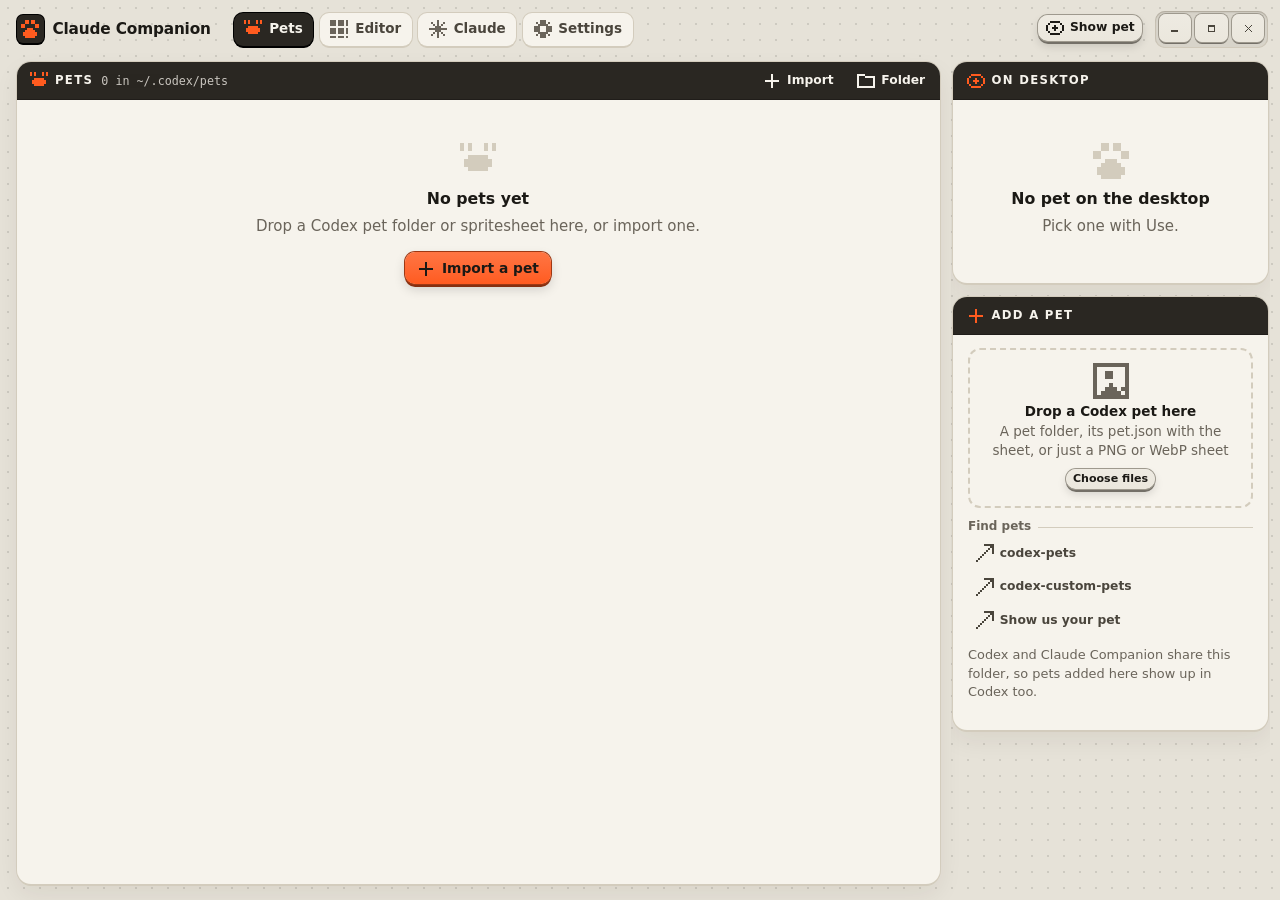
==== commit 59b68580: "Claude Companion: first commit A desktop pet that plays Codex pets 1:1 and shows Claude Code session" ====
--- a/ui/index.html
+++ b/ui/index.html
@@ -7,11 +7,9 @@
   <meta name="color-scheme" content="light dark">
   <link rel="preconnect" href="https://fonts.googleapis.com">
   <link rel="preconnect" href="https://fonts.gstatic.com" crossorigin>
-  <link rel="stylesheet" href="https://fonts.googleapis.com/css2?family=Doto:wght@600..900&family=Source+Serif+4:opsz,wght@8..60,400..600&family=Space+Grotesk:wght@400..700&family=Space+Mono:wght@400;700&display=swap">
+  <link rel="stylesheet" href="https://fonts.googleapis.com/css2?family=Doto:wght@600..900&family=Space+Grotesk:wght@400..700&family=Space+Mono:wght@400;700&display=swap">
   <link rel="stylesheet" href="css/pocket.css">
   <link rel="stylesheet" href="css/app.css">
-  <link rel="stylesheet" href="css/standard.css">
-  <link rel="stylesheet" href="css/claude.css">
 </head>
 <body>
   <div class="app" id="app">
@@ -19,7 +17,6 @@
     <main class="view" id="view"></main>
   </div>
   <script src="js/ui.js"></script>
-  <script src="js/themes.js"></script>
   <script src="js/sprite.js"></script>
   <script src="js/editor.js"></script>
   <script src="js/app.js"></script>
--- a/ui/css/pocket.css
+++ b/ui/css/pocket.css
@@ -174,9 +174,8 @@
 .display .d-sub { font: .84em/1.3 var(--font-ui); color: color-mix(in srgb, var(--disp-fg) 82%, var(--disp-bg)); white-space: nowrap; overflow: hidden; text-overflow: ellipsis; }
 .display .d-bar { height: 4px; border-radius: 2px; background: rgba(0, 0, 0, .12); margin-top: .5em; overflow: hidden; }
 .display .d-bar i { display: block; height: 100%; background: var(--disp-fg); }
-/* Cream and Night ink their hot and bad LCDs a little warmer; other themes draw disp-fg there (themes.js --disp-ink) */
-.display.hot { --disp-bg: var(--disp-hot); --disp-fg: var(--disp-ink, #2a1a00); }
-.display.bad { --disp-bg: var(--disp-bad); --disp-fg: var(--disp-ink, #2b0b02); }
+.display.hot { --disp-bg: var(--disp-hot); --disp-fg: #2a1a00; }
+.display.bad { --disp-bg: var(--disp-bad); --disp-fg: #2b0b02; }
 
 /* ───────────── chips, segments, fields ───────────── */
 .chip {
--- a/ui/css/app.css
+++ b/ui/css/app.css
@@ -54,8 +54,6 @@
 
 .big-stage { width: 100%; aspect-ratio: 1 / 1; max-height: 15em; background: var(--surface-2); }
 .big-stage .sprite { height: 88%; aspect-ratio: 192 / 208; image-rendering: pixelated; background-repeat: no-repeat; filter: drop-shadow(0 4px 3px rgba(0, 0, 0, .3)); }
-/* Smooth edges (on unless the setting is off): the cards and previews show the pet as the desktop does */
-body.smooth .pcard .sprite, body.smooth .big-stage .sprite, body.smooth .pv-stage canvas { image-rendering: auto; }
 .statechips { display: flex; flex-wrap: wrap; gap: .35em; }
 
 /* ───────── editor ───────── */
@@ -87,8 +85,7 @@
   position: relative; width: var(--cw); aspect-ratio: 192 / 208; border-radius: 6px; overflow: hidden; cursor: grab;
   box-shadow: inset 0 0 0 1px var(--line); touch-action: none;
 }
-/* thumbnails are smaller than the frame, so they're smoothed; the preview follows the pet's Smooth edges and the
-   frame view stays pixelated for editing */
+/* thumbnails are smaller than the frame, so they're smoothed; the preview and frame view stay pixelated like the pet */
 .cell canvas { width: 100%; height: 100%; display: block; pointer-events: none; }
 .cell .n { position: absolute; left: 3px; top: 2px; font: 700 .62em/1 var(--font-mono); color: var(--text-3); pointer-events: none; }
 .cell .ms { position: absolute; right: 3px; bottom: 2px; font: .6em/1 var(--font-mono); color: var(--text-3); background: color-mix(in srgb, var(--surface) 80%, transparent); padding: 1px 2px; border-radius: 3px; pointer-events: none; }
@@ -110,7 +107,7 @@
 .ed .side { display: flex; flex-direction: column; gap: .9em; min-height: 0; overflow: auto; padding: 2px 2px 4px; margin: -2px; }
 .ed .side > .panel { flex: none; }
 .pv-stage { position: relative; width: 100%; aspect-ratio: 4 / 3; background-color: var(--surface-2); }
-.pv-stage canvas { height: 86%; aspect-ratio: 192 / 208; image-rendering: pixelated; filter: drop-shadow(0 4px 3px rgba(0, 0, 0, .3)); transform-origin: 50% 92%; transition: rotate .2s ease-out; }
+.pv-stage canvas { height: 86%; aspect-ratio: 192 / 208; image-rendering: pixelated; filter: drop-shadow(0 4px 3px rgba(0, 0, 0, .3)); }
 .pv-stage .fr { position: absolute; left: .5em; bottom: .45em; font: .7em/1 var(--font-mono); color: var(--text-3); }
 .pv-bar { display: flex; align-items: center; gap: .35em; flex-wrap: wrap; }
 .fv-stage { width: 100%; aspect-ratio: 192 / 208; max-height: 18em; margin: 0 auto; }
@@ -166,55 +163,5 @@
 .settings .fgrid { grid-template-columns: 7.5em minmax(0, 1fr); gap: .9em 1em; }
 .settings .fgrid > label { align-self: start; padding-top: .3em; }
 .chks { display: flex; flex-direction: column; gap: .45em; }
-.size { display: flex; align-items: center; gap: .7em; }
-.size input { flex: 1; min-width: 0; max-width: 16em; }
-.size .val { min-width: 3.2em; font: .86em var(--font-mono); color: var(--text-2); }
 .check { display: inline-flex; align-items: center; gap: .55em; cursor: pointer; color: var(--text-2); font-size: .92em; }
 .path { font: .8em var(--font-mono); color: var(--text-3); overflow-wrap: anywhere; -webkit-user-select: text; user-select: text; }
-
-/* ───────── themes (Settings: themes.js) ───────── */
-.cols.settings > .themes { grid-column: 1 / -1; }
-/* switching at night comes first; on, the Day and Night slots (tabs) pick which one the grid fills */
-.tnight { display: flex; flex-wrap: wrap; align-items: center; gap: .5em 1em; }
-.tnight .tq { font-weight: 700; color: var(--text); }
-.tnight + .note { margin: .5em 0 0; }
-.tslots { display: grid; grid-template-columns: repeat(2, minmax(0, 1fr)); gap: .8em; max-width: 38em; margin-top: .8em; }
-.tslot {
-  all: unset; box-sizing: border-box; display: grid; grid-template-columns: 6.5em minmax(0, 1fr); grid-template-rows: 1fr 1fr; gap: .25em .75em; min-width: 0;
-  padding: .55em .65em; border-radius: 12px; background: var(--surface); box-shadow: 0 0 0 1px var(--line), 0 2px 0 var(--line); cursor: pointer;
-}
-.tslot.on { box-shadow: 0 0 0 2px var(--accent), 0 2px 0 color-mix(in srgb, var(--accent) 60%, #000); }
-.tslot:focus-visible { outline: 2px solid var(--accent); outline-offset: 3px; }
-.tslot .tsw { grid-row: 1 / span 2; align-self: center; }
-.tslot .tsk { display: flex; align-items: center; gap: .45em; min-width: 0; align-self: end; font: 700 .74em/1 var(--font-mono); text-transform: uppercase; letter-spacing: .08em; color: var(--text-3); }
-.tslot.on .tsk { color: var(--text-2); }
-.tslot.on .tsk .i { color: var(--accent); }
-.tslot .tsk .tag { font-size: 1em; }
-.tslot .tn { align-self: start; font-weight: 700; color: var(--text); overflow: hidden; text-overflow: ellipsis; white-space: nowrap; }
-@media (hover: hover) { .tslot:not(.on):hover .tn { color: var(--accent); } }
-.tslot.flash .tsw { animation: tslot-in .32s cubic-bezier(.2, .9, .3, 1.25); }
-@keyframes tslot-in { from { opacity: .2; transform: scale(.85); } }
-@media (prefers-reduced-motion: reduce) { .tslot.flash .tsw { animation: none; } }
-.grp + .tgrid { margin-top: .3em; }
-.tgrid { display: grid; grid-template-columns: repeat(auto-fill, minmax(13.5em, 1fr)); gap: .8em; margin: .7em 0 .5em; }
-.tcard { display: flex; flex-direction: column; gap: .4em; min-width: 0; padding: .6em; border-radius: 12px; background: var(--surface); box-shadow: 0 0 0 1px var(--line), 0 2px 0 var(--line); }
-.tcard.on { box-shadow: 0 0 0 2px var(--accent), 0 2px 0 color-mix(in srgb, var(--accent) 60%, #000); }
-.tpick { all: unset; box-sizing: border-box; display: flex; flex-direction: column; gap: .45em; min-width: 0; cursor: pointer; border-radius: 6px; }
-.tpick:focus-visible { outline: 2px solid var(--accent); outline-offset: 2px; }
-.tpick[disabled] { cursor: default; }
-@media (hover: hover) { .tpick:not([disabled]):hover .tn { color: var(--accent); } }
-.tsw { display: block; width: 100%; height: auto; border-radius: 6px; box-shadow: 0 0 0 1px var(--line); }
-.tcard .tn { font-weight: 700; color: var(--text); overflow: hidden; text-overflow: ellipsis; white-space: nowrap; }
-.tnr { display: flex; align-items: center; gap: .45em; min-width: 0; }
-.tnr .tmark { flex: none; display: inline-flex; color: var(--text-3); }
-.tcard .tags { display: flex; flex-wrap: wrap; gap: .3em; }
-.tcard .ds { font-size: .82em; color: var(--text-3); }
-.tcard .actions { margin-top: auto; gap: .3em; }
-.tmake { display: grid; grid-template-columns: minmax(0, 1fr) minmax(0, 1fr); gap: 0 1.4em; margin-top: .4em; }
-@container app (max-width: 900px) { .tmake { grid-template-columns: minmax(0, 1fr); } }
-.tmake > div { display: flex; flex-direction: column; gap: .55em; min-width: 0; }
-.tmake .note { margin: 0; }
-.tmake textarea { width: 100%; resize: vertical; font: .8em/1.45 var(--font-mono); }
-.tread { display: grid; grid-template-columns: 13.5em minmax(0, 1fr); gap: .8em; align-items: start; }
-@container app (max-width: 640px) { .tread { grid-template-columns: minmax(0, 1fr); } }
-.note.bad { color: color-mix(in srgb, var(--bad) 75%, var(--text)); }
